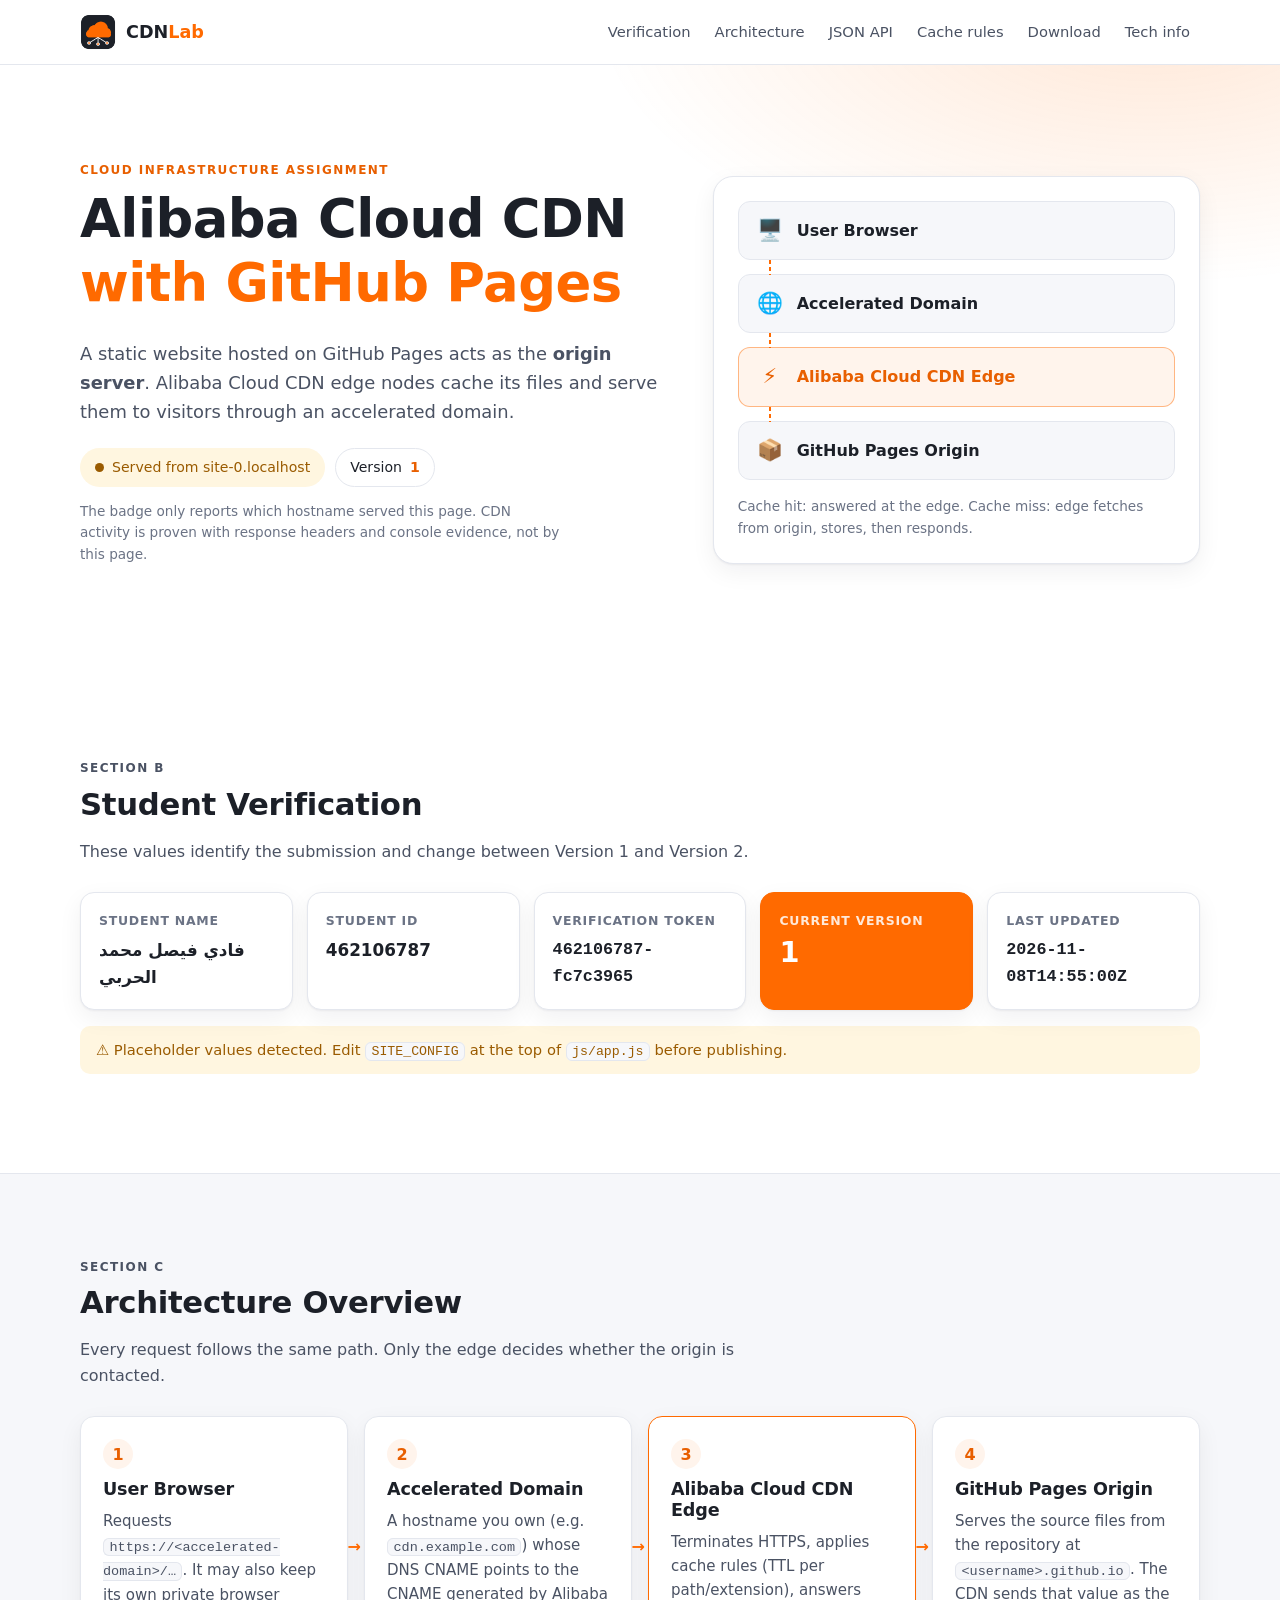
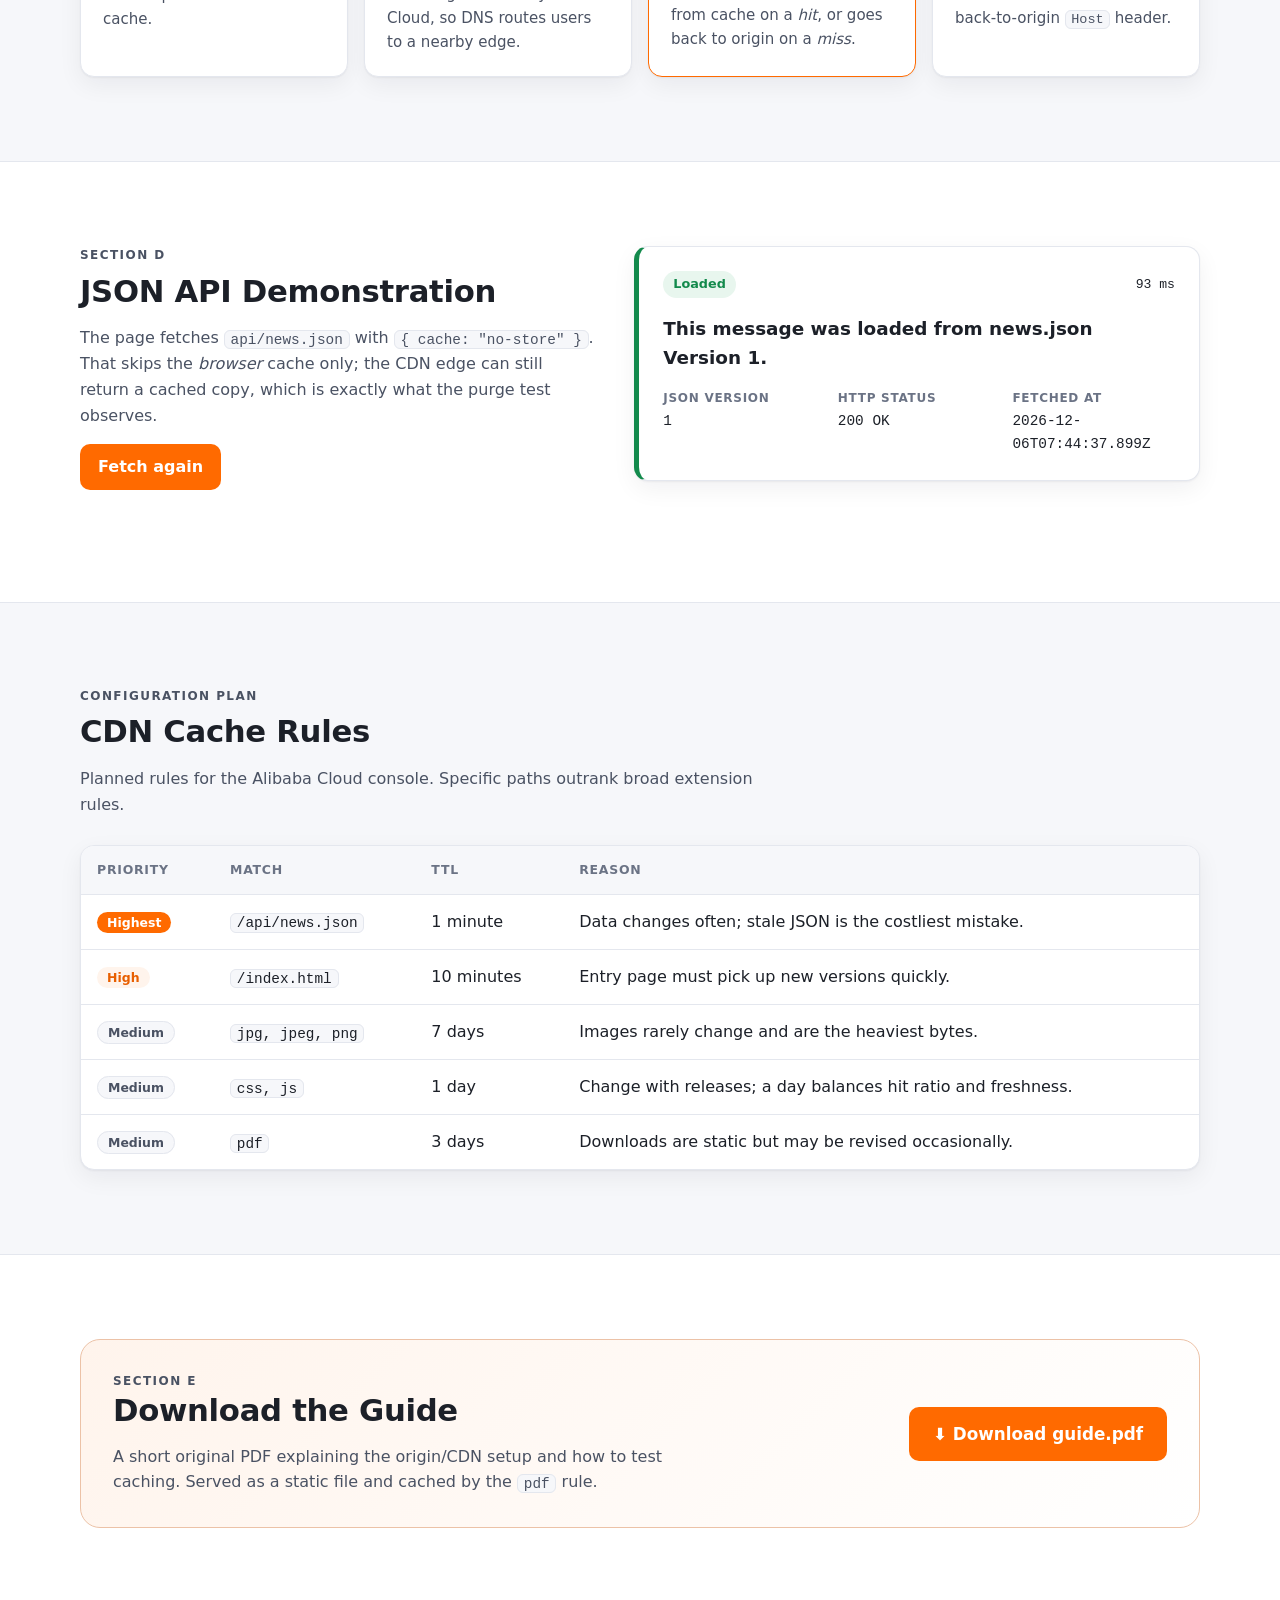
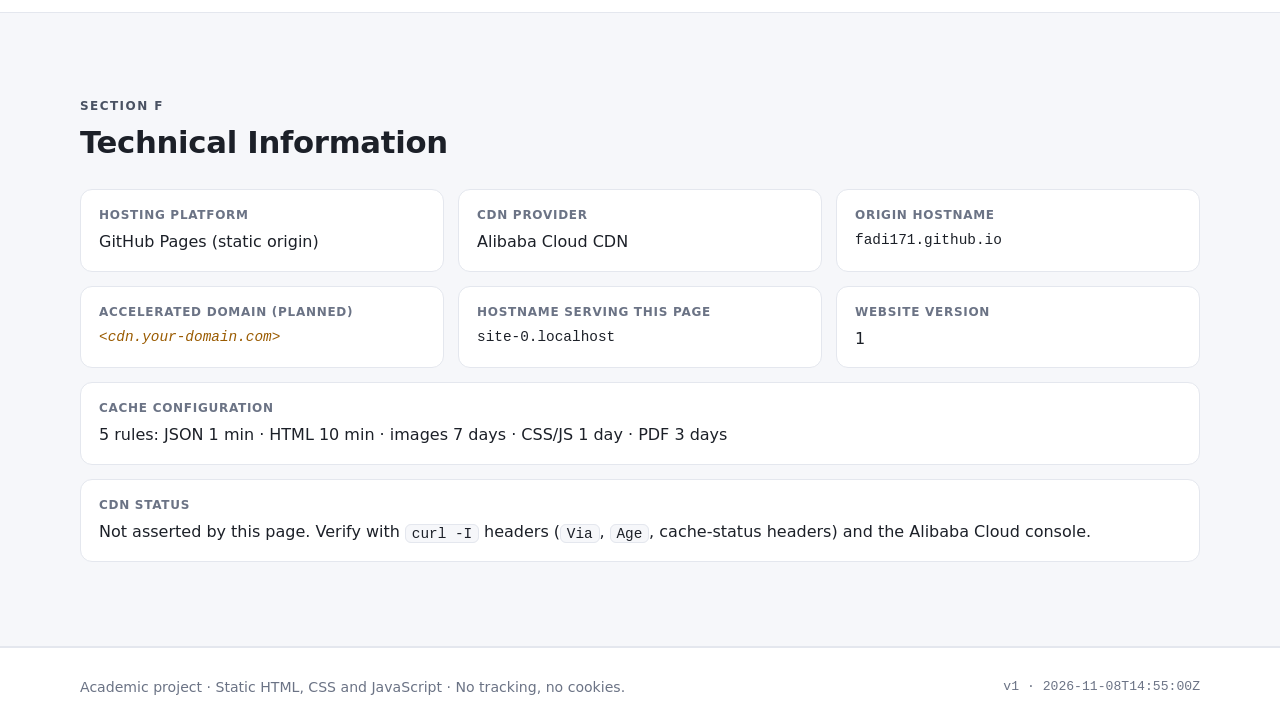
==== index.html @ e2d547f3 "Create Version 1 GitHub Pages origin" ====
<!DOCTYPE html>
<html lang="en">
<head>
  <meta charset="utf-8">
  <meta name="viewport" content="width=device-width, initial-scale=1">
  <title>Alibaba Cloud CDN with GitHub Pages</title>
  <meta name="description" content="Academic demonstration: a static GitHub Pages origin delivered through Alibaba Cloud CDN.">
  <link rel="icon" type="image/png" href="images/logo.png">
  <link rel="stylesheet" href="css/style.css">
</head>
<body>
  <a class="skip-link" href="#main">Skip to content</a>

  <header class="site-header">
    <div class="container header-inner">
      <a class="brand" href="#top" aria-label="Home">
        <img src="images/logo.png" alt="" width="36" height="36">
        <span>CDN<strong>Lab</strong></span>
      </a>
      <nav aria-label="Primary">
        <ul class="nav-list">
          <li><a href="#verification">Verification</a></li>
          <li><a href="#architecture">Architecture</a></li>
          <li><a href="#api">JSON API</a></li>
          <li><a href="#cache">Cache rules</a></li>
          <li><a href="#download">Download</a></li>
          <li><a href="#tech">Tech info</a></li>
        </ul>
      </nav>
    </div>
  </header>

  <main id="main">
    <!-- A. Hero -->
    <section class="hero" id="top">
      <div class="container hero-grid">
        <div class="hero-copy">
          <p class="eyebrow">Cloud Infrastructure Assignment</p>
          <h1>Alibaba Cloud CDN <span class="accent">with GitHub Pages</span></h1>
          <p class="lead">
            A static website hosted on GitHub Pages acts as the <strong>origin server</strong>.
            Alibaba Cloud CDN edge nodes cache its files and serve them to visitors
            through an accelerated domain.
          </p>
          <div class="status-row">
            <span class="status-pill" id="delivery-status" role="status">
              <span class="dot" aria-hidden="true"></span>
              <span class="status-text">Detecting delivery hostname…</span>
            </span>
            <span class="version-pill">Version <strong data-config="version">1</strong></span>
          </div>
          <p class="hint">
            The badge only reports which hostname served this page. CDN activity is proven
            with response headers and console evidence, not by this page.
          </p>
        </div>

        <figure class="flow-card" aria-label="Request delivery flow">
          <ol class="flow">
            <li class="flow-step"><span class="flow-icon" aria-hidden="true">🖥️</span><span>User Browser</span></li>
            <li class="flow-step"><span class="flow-icon" aria-hidden="true">🌐</span><span>Accelerated Domain</span></li>
            <li class="flow-step is-edge"><span class="flow-icon" aria-hidden="true">⚡</span><span>Alibaba Cloud CDN Edge</span></li>
            <li class="flow-step"><span class="flow-icon" aria-hidden="true">📦</span><span>GitHub Pages Origin</span></li>
          </ol>
          <figcaption>Cache hit: answered at the edge. Cache miss: edge fetches from origin, stores, then responds.</figcaption>
        </figure>
      </div>
    </section>

    <!-- B. Student verification -->
    <section class="section" id="verification" aria-labelledby="verification-title">
      <div class="container">
        <header class="section-head">
          <p class="eyebrow">Section B</p>
          <h2 id="verification-title">Student Verification</h2>
          <p>These values identify the submission and change between Version 1 and Version 2.</p>
        </header>
        <dl class="verify-grid">
          <div class="verify-item"><dt>Student Name</dt><dd data-config="studentName">—</dd></div>
          <div class="verify-item"><dt>Student ID</dt><dd data-config="studentId">—</dd></div>
          <div class="verify-item"><dt>Verification Token</dt><dd class="mono" data-config="verificationToken">—</dd></div>
          <div class="verify-item highlight"><dt>Current Version</dt><dd data-config="version">—</dd></div>
          <div class="verify-item"><dt>Last Updated</dt><dd class="mono" data-config="lastUpdated">—</dd></div>
        </dl>
        <p class="notice" id="placeholder-notice" hidden>
          ⚠️ Placeholder values detected. Edit <code>SITE_CONFIG</code> at the top of <code>js/app.js</code> before publishing.
        </p>
      </div>
    </section>

    <!-- C. Architecture -->
    <section class="section alt" id="architecture" aria-labelledby="architecture-title">
      <div class="container">
        <header class="section-head">
          <p class="eyebrow">Section C</p>
          <h2 id="architecture-title">Architecture Overview</h2>
          <p>Every request follows the same path. Only the edge decides whether the origin is contacted.</p>
        </header>
        <div class="arch-grid">
          <article class="arch-card">
            <span class="arch-num">1</span>
            <h3>User Browser</h3>
            <p>Requests <code>https://&lt;accelerated-domain&gt;/…</code>. It may also keep its own private browser cache.</p>
          </article>
          <article class="arch-card">
            <span class="arch-num">2</span>
            <h3>Accelerated Domain</h3>
            <p>A hostname you own (e.g. <code>cdn.example.com</code>) whose DNS CNAME points to the CNAME generated by Alibaba Cloud, so DNS routes users to a nearby edge.</p>
          </article>
          <article class="arch-card edge">
            <span class="arch-num">3</span>
            <h3>Alibaba Cloud CDN Edge</h3>
            <p>Terminates HTTPS, applies cache rules (TTL per path/extension), answers from cache on a <em>hit</em>, or goes back to origin on a <em>miss</em>.</p>
          </article>
          <article class="arch-card">
            <span class="arch-num">4</span>
            <h3>GitHub Pages Origin</h3>
            <p>Serves the source files from the repository at <code>&lt;username&gt;.github.io</code>. The CDN sends that value as the back-to-origin <code>Host</code> header.</p>
          </article>
        </div>
      </div>
    </section>

    <!-- D. JSON API -->
    <section class="section" id="api" aria-labelledby="api-title">
      <div class="container two-col">
        <header class="section-head">
          <p class="eyebrow">Section D</p>
          <h2 id="api-title">JSON API Demonstration</h2>
          <p>
            The page fetches <code>api/news.json</code> with <code>{ cache: "no-store" }</code>.
            That skips the <em>browser</em> cache only; the CDN edge can still return a cached copy,
            which is exactly what the purge test observes.
          </p>
          <button class="btn" type="button" id="reload-json">Fetch again</button>
        </header>
        <div class="api-card" id="api-card" data-state="loading" aria-live="polite">
          <div class="api-state">
            <span class="state-badge" id="api-state-label">Loading…</span>
            <span class="mono small" id="api-meta"></span>
          </div>
          <p class="api-message" id="api-message">Requesting api/news.json…</p>
          <dl class="api-fields">
            <div><dt>JSON version</dt><dd class="mono" id="api-version">—</dd></div>
            <div><dt>HTTP status</dt><dd class="mono" id="api-status">—</dd></div>
            <div><dt>Fetched at</dt><dd class="mono" id="api-time">—</dd></div>
          </dl>
          <p class="api-mismatch" id="api-mismatch" hidden></p>
        </div>
      </div>
    </section>

    <!-- Cache rules overview -->
    <section class="section alt" id="cache" aria-labelledby="cache-title">
      <div class="container">
        <header class="section-head">
          <p class="eyebrow">Configuration plan</p>
          <h2 id="cache-title">CDN Cache Rules</h2>
          <p>Planned rules for the Alibaba Cloud console. Specific paths outrank broad extension rules.</p>
        </header>
        <div class="table-wrap">
          <table>
            <thead>
              <tr><th scope="col">Priority</th><th scope="col">Match</th><th scope="col">TTL</th><th scope="col">Reason</th></tr>
            </thead>
            <tbody>
              <tr><td><span class="prio p1">Highest</span></td><td><code>/api/news.json</code></td><td>1 minute</td><td>Data changes often; stale JSON is the costliest mistake.</td></tr>
              <tr><td><span class="prio p2">High</span></td><td><code>/index.html</code></td><td>10 minutes</td><td>Entry page must pick up new versions quickly.</td></tr>
              <tr><td><span class="prio p3">Medium</span></td><td><code>jpg, jpeg, png</code></td><td>7 days</td><td>Images rarely change and are the heaviest bytes.</td></tr>
              <tr><td><span class="prio p3">Medium</span></td><td><code>css, js</code></td><td>1 day</td><td>Change with releases; a day balances hit ratio and freshness.</td></tr>
              <tr><td><span class="prio p3">Medium</span></td><td><code>pdf</code></td><td>3 days</td><td>Downloads are static but may be revised occasionally.</td></tr>
            </tbody>
          </table>
        </div>
      </div>
    </section>

    <!-- E. Download -->
    <section class="section" id="download" aria-labelledby="download-title">
      <div class="container">
        <div class="download-card">
          <div>
            <p class="eyebrow">Section E</p>
            <h2 id="download-title">Download the Guide</h2>
            <p>A short original PDF explaining the origin/CDN setup and how to test caching. Served as a static file and cached by the <code>pdf</code> rule.</p>
          </div>
          <a class="btn btn-lg" href="downloads/guide.pdf" download>⬇ Download guide.pdf</a>
        </div>
      </div>
    </section>

    <!-- F. Technical info -->
    <section class="section alt" id="tech" aria-labelledby="tech-title">
      <div class="container">
        <header class="section-head">
          <p class="eyebrow">Section F</p>
          <h2 id="tech-title">Technical Information</h2>
        </header>
        <dl class="tech-grid">
          <div><dt>Hosting platform</dt><dd>GitHub Pages (static origin)</dd></div>
          <div><dt>CDN provider</dt><dd>Alibaba Cloud CDN</dd></div>
          <div><dt>Origin hostname</dt><dd class="mono" data-config="originHost">—</dd></div>
          <div><dt>Accelerated domain (planned)</dt><dd class="mono" data-config="cdnDomain">—</dd></div>
          <div><dt>Hostname serving this page</dt><dd class="mono" id="served-host">—</dd></div>
          <div><dt>Website version</dt><dd data-config="version">—</dd></div>
          <div class="wide"><dt>Cache configuration</dt><dd>5 rules: JSON 1 min · HTML 10 min · images 7 days · CSS/JS 1 day · PDF 3 days</dd></div>
          <div class="wide"><dt>CDN status</dt><dd>Not asserted by this page. Verify with <code>curl -I</code> headers (<code>Via</code>, <code>Age</code>, cache-status headers) and the Alibaba Cloud console.</dd></div>
        </dl>
      </div>
    </section>
  </main>

  <footer class="site-footer">
    <div class="container footer-inner">
      <p>Academic project · Static HTML, CSS and JavaScript · No tracking, no cookies.</p>
      <p class="mono small">v<span data-config="version">1</span> · <span data-config="lastUpdated">—</span></p>
    </div>
  </footer>

  <script src="js/app.js" defer></script>
</body>
</html>
---- css/style.css ----
/* Alibaba Cloud CDN with GitHub Pages — stylesheet */

:root {
  --orange: #ff6a00;
  --orange-600: #e85f00;
  --orange-50: #fff4ec;
  --ink: #1c2028;
  --ink-2: #4a5263;
  --muted: #6b7385;
  --line: #e4e7ee;
  --bg: #ffffff;
  --bg-alt: #f6f7fa;
  --card: #ffffff;
  --ok: #138a4c;
  --ok-bg: #e8f6ee;
  --warn: #9a5b00;
  --warn-bg: #fff6e0;
  --err: #c0322b;
  --err-bg: #fdecea;
  --info: #2457c5;
  --info-bg: #eaf0fd;
  --radius: 14px;
  --shadow: 0 1px 2px rgba(20, 24, 33, .05), 0 8px 24px rgba(20, 24, 33, .06);
  --font: "Inter", system-ui, -apple-system, "Segoe UI", Roboto, Arial, sans-serif;
  --mono: ui-monospace, "SFMono-Regular", Menlo, Consolas, monospace;
}

@media (prefers-color-scheme: dark) {
  :root {
    --ink: #eef0f4;
    --ink-2: #c3c8d3;
    --muted: #98a0b0;
    --line: #2a303b;
    --bg: #12151b;
    --bg-alt: #171b22;
    --card: #1c2129;
    --orange-50: #2a1c12;
    --ok-bg: #11291c;
    --ok: #4cc786;
    --warn-bg: #2b2210;
    --warn: #f0b350;
    --err-bg: #2d1515;
    --err: #ff7b72;
    --info-bg: #142039;
    --info: #7aa2ff;
    --shadow: 0 1px 2px rgba(0, 0, 0, .3), 0 8px 24px rgba(0, 0, 0, .25);
  }
}

*, *::before, *::after { box-sizing: border-box; }
html { scroll-behavior: smooth; scroll-padding-top: 80px; }
@media (prefers-reduced-motion: reduce) {
  html { scroll-behavior: auto; }
  *, *::before, *::after { animation: none !important; transition: none !important; }
}

body {
  margin: 0;
  font-family: var(--font);
  font-size: 16px;
  line-height: 1.6;
  color: var(--ink);
  background: var(--bg);
  -webkit-font-smoothing: antialiased;
}

img { max-width: 100%; height: auto; }
a { color: var(--orange-600); }
code, .mono { font-family: var(--mono); font-size: .9em; }
code {
  background: var(--bg-alt);
  border: 1px solid var(--line);
  border-radius: 6px;
  padding: .05em .4em;
  overflow-wrap: anywhere;
}
.small { font-size: .82rem; }
h1, h2, h3 { line-height: 1.2; margin: 0 0 .5em; letter-spacing: -.01em; }
h2 { font-size: clamp(1.5rem, 2.4vw, 2rem); }
h3 { font-size: 1.1rem; }

.container { width: min(1120px, 100% - 32px); margin-inline: auto; }

.skip-link {
  position: absolute; left: -9999px; top: 8px;
  background: var(--orange); color: #fff; padding: 8px 12px; border-radius: 8px; z-index: 100;
}
.skip-link:focus { left: 8px; }
:focus-visible { outline: 3px solid var(--orange); outline-offset: 2px; }

/* ---------- Header ---------- */
.site-header {
  position: sticky; top: 0; z-index: 50;
  background: color-mix(in srgb, var(--bg) 85%, transparent);
  backdrop-filter: saturate(160%) blur(10px);
  border-bottom: 1px solid var(--line);
}
.header-inner { display: flex; align-items: center; justify-content: space-between; gap: 16px; min-height: 64px; }
.brand { display: flex; align-items: center; gap: 10px; text-decoration: none; color: var(--ink); font-weight: 600; font-size: 1.1rem; }
.brand img { border-radius: 9px; }
.brand strong { color: var(--orange); }
.nav-list { display: flex; gap: 4px; list-style: none; margin: 0; padding: 0; flex-wrap: wrap; }
.nav-list a {
  display: block; padding: 6px 10px; border-radius: 8px;
  color: var(--ink-2); text-decoration: none; font-size: .92rem;
  transition: background .15s, color .15s;
}
.nav-list a:hover { background: var(--orange-50); color: var(--orange-600); }

/* ---------- Hero ---------- */
.hero {
  padding: clamp(48px, 8vw, 96px) 0;
  background:
    radial-gradient(800px 400px at 90% -10%, color-mix(in srgb, var(--orange) 16%, transparent), transparent 70%),
    var(--bg);
}
.hero-grid { display: grid; grid-template-columns: 1.2fr 1fr; gap: 48px; align-items: center; }
.eyebrow { text-transform: uppercase; letter-spacing: .12em; font-size: .75rem; font-weight: 700; color: var(--orange-600); margin: 0 0 .6em; }
.hero h1 { font-size: clamp(2rem, 4.6vw, 3.3rem); font-weight: 800; }
.accent { color: var(--orange); }
.lead { font-size: 1.12rem; color: var(--ink-2); max-width: 56ch; }
.hint { font-size: .85rem; color: var(--muted); max-width: 56ch; }

.status-row { display: flex; flex-wrap: wrap; gap: 10px; margin: 22px 0 8px; }
.status-pill, .version-pill {
  display: inline-flex; align-items: center; gap: 8px;
  padding: 7px 14px; border-radius: 999px; font-size: .88rem; font-weight: 500;
  border: 1px solid var(--line); background: var(--card);
}
.status-pill .dot { width: 9px; height: 9px; border-radius: 50%; background: var(--muted); }
.status-pill[data-state="origin"] { background: var(--info-bg); color: var(--info); border-color: transparent; }
.status-pill[data-state="origin"] .dot { background: var(--info); }
.status-pill[data-state="cdn"] { background: var(--ok-bg); color: var(--ok); border-color: transparent; }
.status-pill[data-state="cdn"] .dot { background: var(--ok); animation: pulse 2s infinite; }
.status-pill[data-state="local"], .status-pill[data-state="other"] { background: var(--warn-bg); color: var(--warn); border-color: transparent; }
.status-pill[data-state="local"] .dot, .status-pill[data-state="other"] .dot { background: var(--warn); }
.version-pill strong { color: var(--orange-600); }
@keyframes pulse { 0%, 100% { box-shadow: 0 0 0 0 color-mix(in srgb, var(--ok) 50%, transparent); } 50% { box-shadow: 0 0 0 6px transparent; } }

.flow-card {
  margin: 0; padding: 24px; border-radius: 20px;
  background: var(--card); border: 1px solid var(--line); box-shadow: var(--shadow);
}
.flow { list-style: none; margin: 0; padding: 0; display: grid; gap: 14px; counter-reset: none; }
.flow-step {
  position: relative; display: flex; align-items: center; gap: 12px;
  padding: 12px 16px; border-radius: 12px; border: 1px solid var(--line);
  background: var(--bg-alt); font-weight: 600;
  animation: rise .5s both;
}
.flow-step:nth-child(2) { animation-delay: .08s; }
.flow-step:nth-child(3) { animation-delay: .16s; }
.flow-step:nth-child(4) { animation-delay: .24s; }
.flow-step + .flow-step::before {
  content: ""; position: absolute; left: 30px; top: -15px; width: 2px; height: 15px;
  background: repeating-linear-gradient(to bottom, var(--orange) 0 4px, transparent 4px 7px);
}
.flow-step.is-edge { background: var(--orange-50); border-color: color-mix(in srgb, var(--orange) 45%, transparent); color: var(--orange-600); }
.flow-icon { font-size: 1.3rem; width: 30px; text-align: center; }
.flow-card figcaption { margin-top: 16px; font-size: .85rem; color: var(--muted); }
@keyframes rise { from { opacity: 0; transform: translateY(8px); } to { opacity: 1; transform: none; } }

/* ---------- Sections ---------- */
.section { padding: clamp(48px, 7vw, 84px) 0; }
.section.alt { background: var(--bg-alt); border-block: 1px solid var(--line); }
.section-head { margin-bottom: 28px; max-width: 70ch; }
.section-head p { color: var(--ink-2); }

.verify-grid { display: grid; grid-template-columns: repeat(5, 1fr); gap: 14px; margin: 0; }
.verify-item {
  padding: 18px; border-radius: var(--radius); border: 1px solid var(--line);
  background: var(--card); box-shadow: var(--shadow);
  transition: transform .2s, border-color .2s;
}
.verify-item:hover { transform: translateY(-2px); border-color: color-mix(in srgb, var(--orange) 40%, var(--line)); }
.verify-item dt { font-size: .78rem; text-transform: uppercase; letter-spacing: .06em; color: var(--muted); font-weight: 600; }
.verify-item dd { margin: 6px 0 0; font-weight: 600; font-size: 1.05rem; overflow-wrap: anywhere; }
.verify-item.highlight { background: var(--orange); border-color: var(--orange); color: #fff; }
.verify-item.highlight dt { color: rgba(255, 255, 255, .85); }
.verify-item.highlight dd { font-size: 1.8rem; line-height: 1.1; }
.is-placeholder { color: var(--warn) !important; font-style: italic; }
.verify-item.highlight .is-placeholder { color: #fff !important; }
.notice { margin-top: 16px; padding: 12px 16px; border-radius: 10px; background: var(--warn-bg); color: var(--warn); font-size: .92rem; }

.arch-grid { display: grid; grid-template-columns: repeat(4, 1fr); gap: 16px; }
.arch-card {
  position: relative; padding: 22px; border-radius: var(--radius);
  background: var(--card); border: 1px solid var(--line); box-shadow: var(--shadow);
  transition: transform .2s;
}
.arch-card:hover { transform: translateY(-3px); }
.arch-card p { margin: 0; color: var(--ink-2); font-size: .94rem; }
.arch-card.edge { border-color: var(--orange); }
.arch-num {
  display: inline-grid; place-items: center; width: 30px; height: 30px; border-radius: 50%;
  background: var(--orange-50); color: var(--orange-600); font-weight: 700; margin-bottom: 10px;
}
.arch-card:not(:last-child)::after {
  content: "→"; position: absolute; right: -14px; top: 50%; transform: translateY(-50%);
  color: var(--orange); font-weight: 700; z-index: 1;
}

.two-col { display: grid; grid-template-columns: 1fr 1.1fr; gap: 40px; align-items: start; }

.btn {
  display: inline-flex; align-items: center; gap: 8px; cursor: pointer;
  padding: 10px 18px; border-radius: 10px; border: 0;
  background: var(--orange); color: #fff; font: inherit; font-weight: 600; text-decoration: none;
  transition: background .15s, transform .15s;
}
.btn:hover { background: var(--orange-600); transform: translateY(-1px); }
.btn:disabled { opacity: .6; cursor: progress; transform: none; }
.btn-lg { padding: 14px 24px; font-size: 1.05rem; white-space: nowrap; }

.api-card {
  padding: 24px; border-radius: var(--radius); background: var(--card);
  border: 1px solid var(--line); border-left: 5px solid var(--muted); box-shadow: var(--shadow);
}
.api-card[data-state="success"] { border-left-color: var(--ok); }
.api-card[data-state="error"] { border-left-color: var(--err); }
.api-card[data-state="loading"] { border-left-color: var(--orange); }
.api-state { display: flex; justify-content: space-between; align-items: center; gap: 10px; }
.state-badge { font-size: .8rem; font-weight: 700; padding: 3px 10px; border-radius: 999px; background: var(--bg-alt); }
.api-card[data-state="success"] .state-badge { background: var(--ok-bg); color: var(--ok); }
.api-card[data-state="error"] .state-badge { background: var(--err-bg); color: var(--err); }
.api-card[data-state="loading"] .state-badge { background: var(--orange-50); color: var(--orange-600); }
.api-message { font-size: 1.15rem; font-weight: 600; margin: 16px 0; min-height: 1.6em; }
.api-card[data-state="error"] .api-message { color: var(--err); }
.api-fields { display: grid; grid-template-columns: repeat(3, 1fr); gap: 12px; margin: 0; }
.api-fields dt, .tech-grid dt { font-size: .75rem; text-transform: uppercase; letter-spacing: .06em; color: var(--muted); font-weight: 600; }
.api-fields dd { margin: 2px 0 0; overflow-wrap: anywhere; }
.api-mismatch { margin: 16px 0 0; padding: 10px 12px; border-radius: 8px; background: var(--warn-bg); color: var(--warn); font-size: .9rem; }

.table-wrap { overflow-x: auto; border-radius: var(--radius); border: 1px solid var(--line); background: var(--card); box-shadow: var(--shadow); }
table { width: 100%; border-collapse: collapse; min-width: 620px; }
th, td { text-align: left; padding: 14px 16px; border-bottom: 1px solid var(--line); vertical-align: top; }
th { font-size: .78rem; text-transform: uppercase; letter-spacing: .06em; color: var(--muted); background: var(--bg-alt); }
tbody tr:last-child td { border-bottom: 0; }
tbody tr:hover { background: var(--orange-50); }
.prio { font-size: .78rem; font-weight: 700; padding: 3px 10px; border-radius: 999px; white-space: nowrap; }
.p1 { background: var(--orange); color: #fff; }
.p2 { background: var(--orange-50); color: var(--orange-600); }
.p3 { background: var(--bg-alt); color: var(--ink-2); border: 1px solid var(--line); }

.download-card {
  display: flex; align-items: center; justify-content: space-between; gap: 24px;
  padding: 32px; border-radius: 20px;
  background: linear-gradient(135deg, var(--orange-50), var(--card));
  border: 1px solid color-mix(in srgb, var(--orange) 30%, var(--line));
}
.download-card p { color: var(--ink-2); margin: 0; max-width: 60ch; }

.tech-grid { display: grid; grid-template-columns: repeat(3, 1fr); gap: 14px; margin: 0; }
.tech-grid > div { padding: 16px 18px; border-radius: 12px; background: var(--card); border: 1px solid var(--line); }
.tech-grid > div.wide { grid-column: span 3; }
.tech-grid dd { margin: 4px 0 0; font-weight: 500; overflow-wrap: anywhere; }

.site-footer { padding: 28px 0; border-top: 1px solid var(--line); color: var(--muted); font-size: .88rem; }
.footer-inner { display: flex; justify-content: space-between; gap: 16px; flex-wrap: wrap; }
.footer-inner p { margin: 0; }

/* ---------- Responsive ---------- */
@media (max-width: 960px) {
  .hero-grid, .two-col { grid-template-columns: 1fr; }
  .verify-grid { grid-template-columns: repeat(2, 1fr); }
  .verify-item.highlight { grid-column: span 2; }
  .arch-grid { grid-template-columns: repeat(2, 1fr); }
  .arch-card::after { display: none; }
  .tech-grid { grid-template-columns: repeat(2, 1fr); }
  .tech-grid > div.wide { grid-column: span 2; }
  .nav-list { display: none; }
}
@media (max-width: 560px) {
  .verify-grid, .arch-grid, .tech-grid, .api-fields { grid-template-columns: 1fr; }
  .verify-item.highlight, .tech-grid > div.wide { grid-column: auto; }
  .download-card { flex-direction: column; align-items: flex-start; padding: 22px; }
  .btn-lg { white-space: normal; }
}
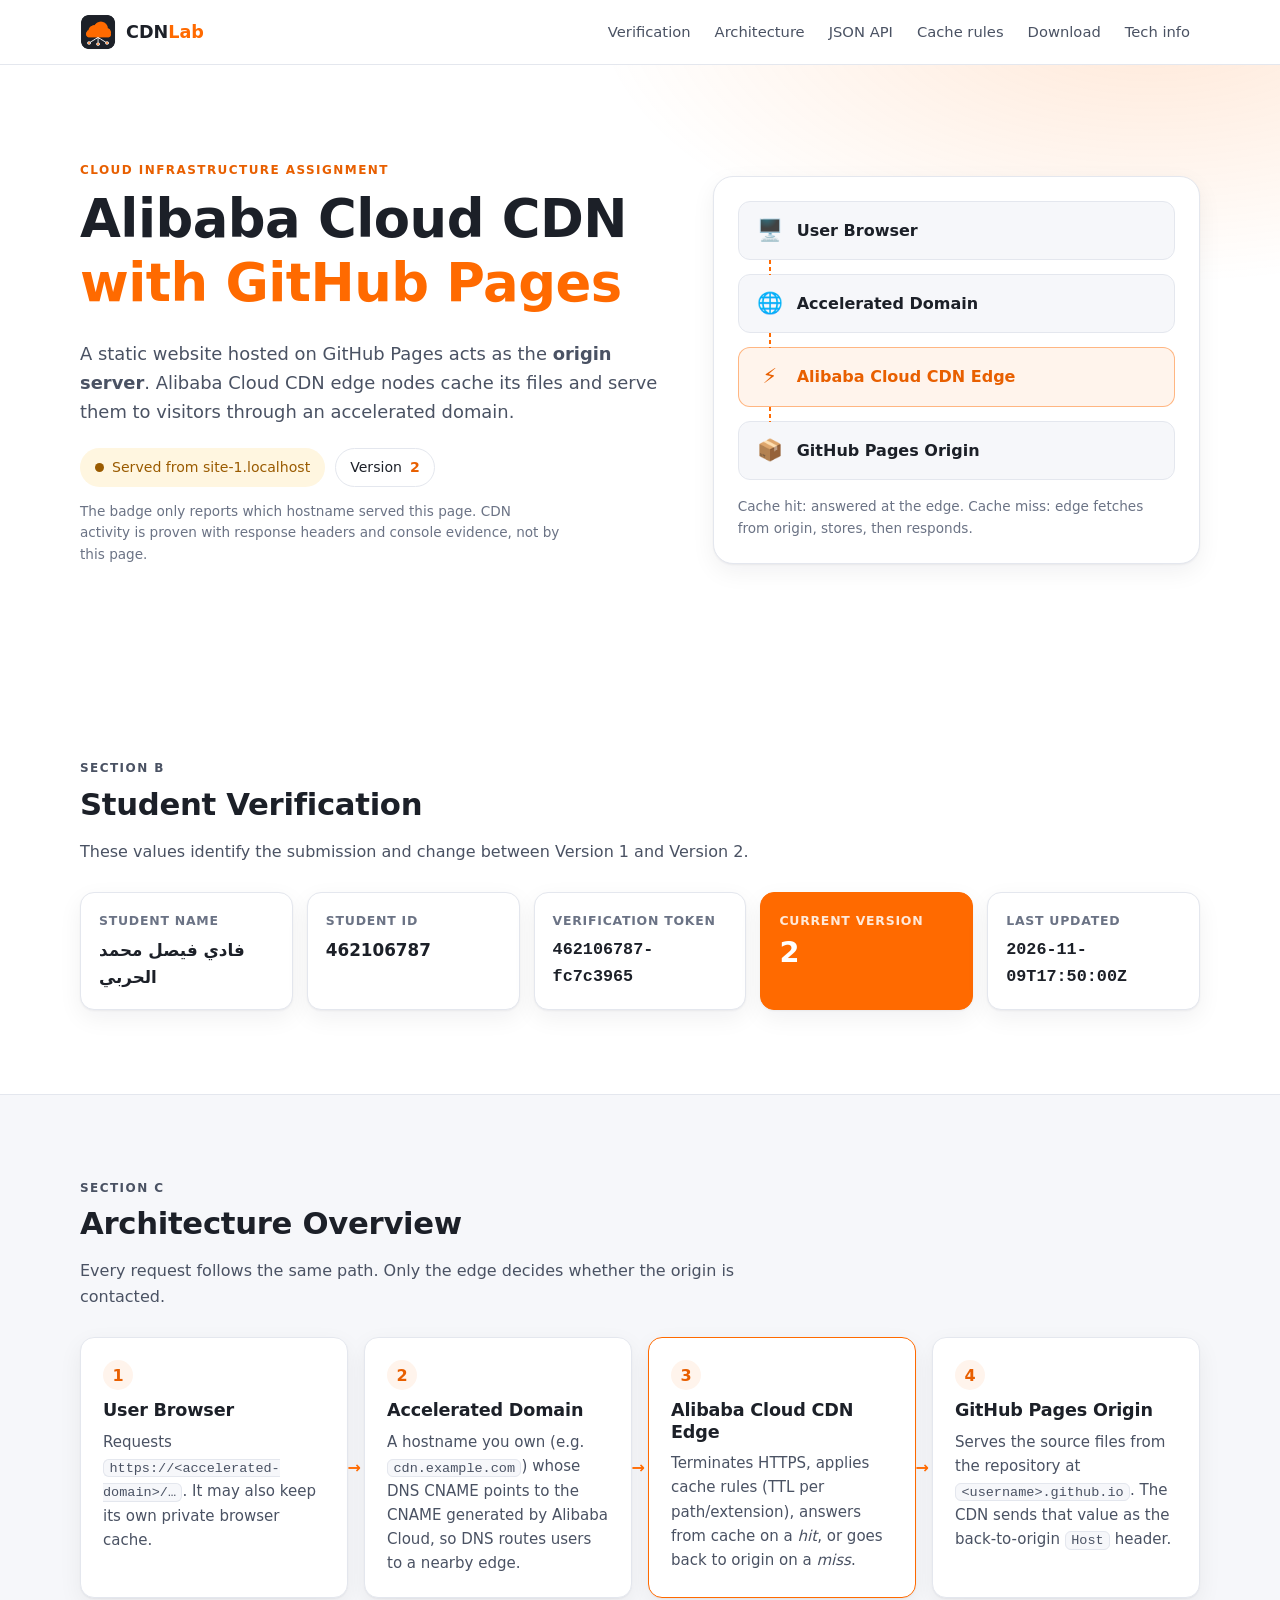
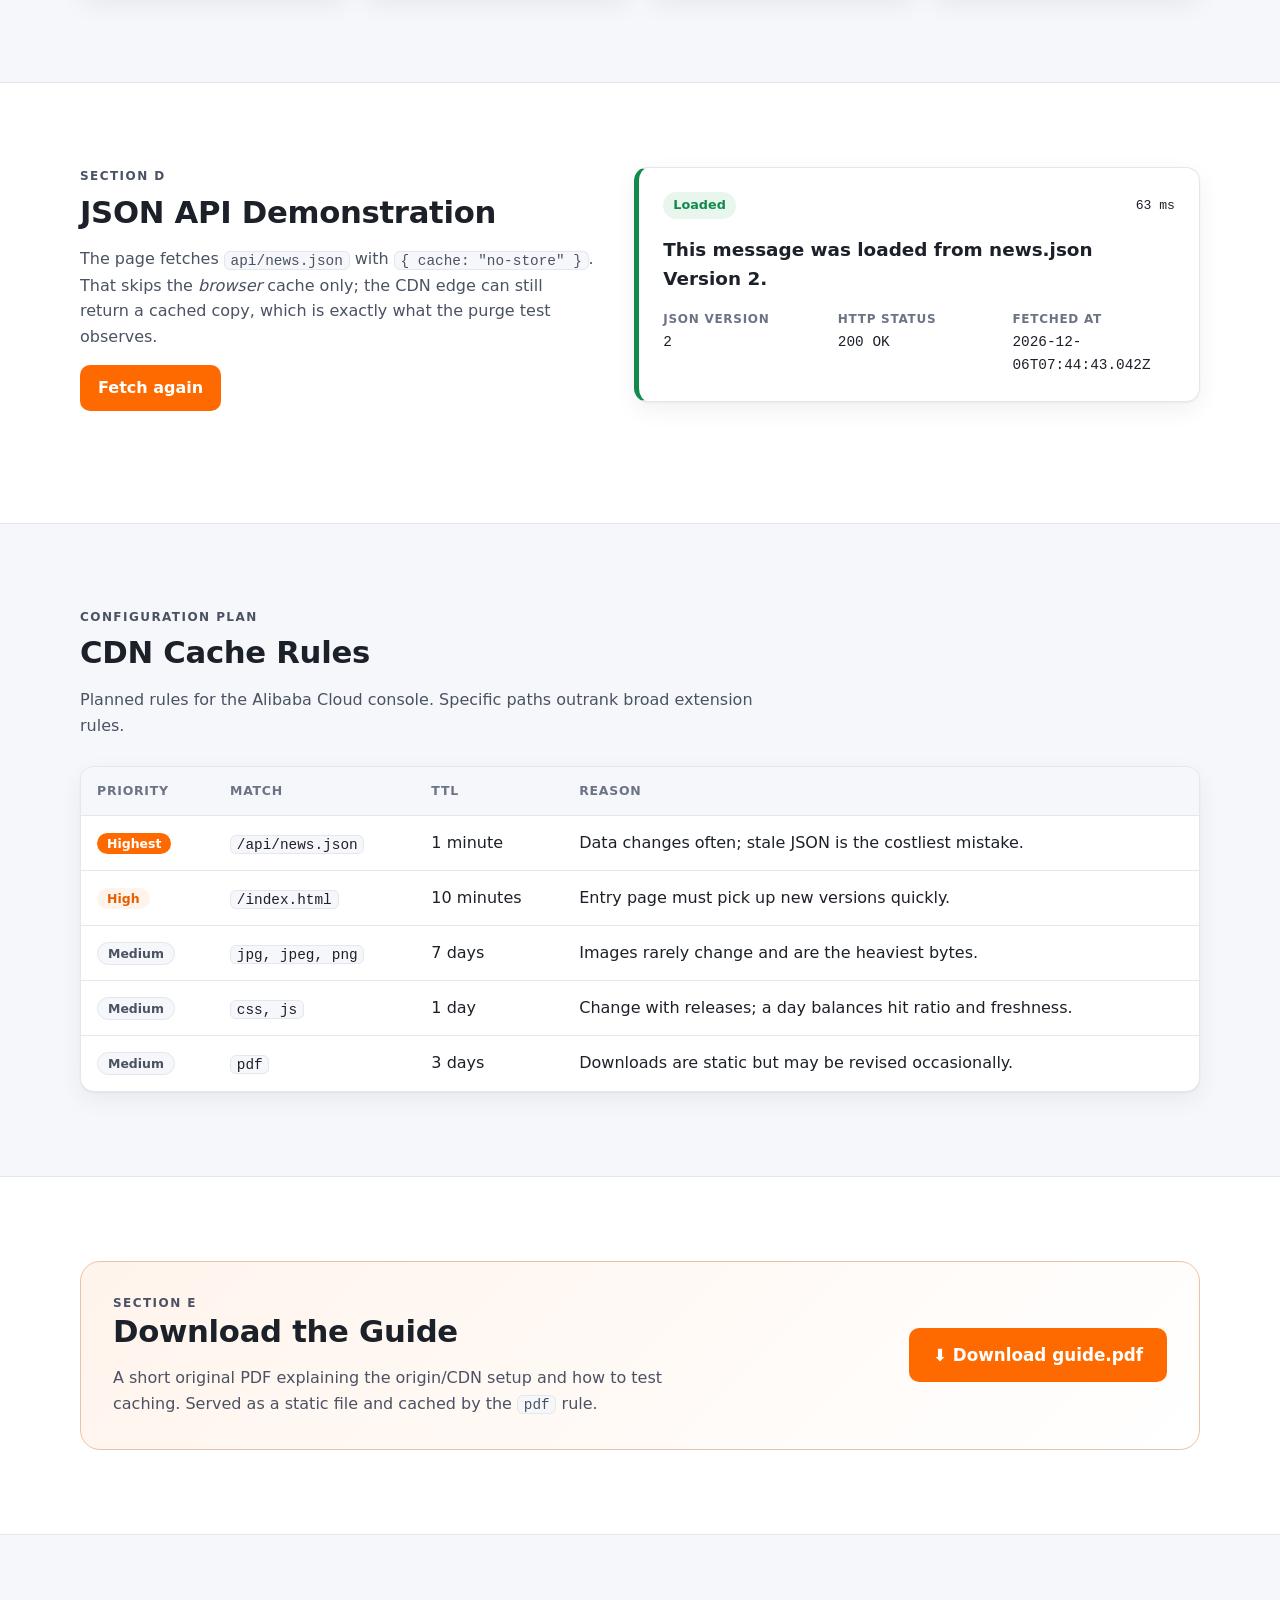
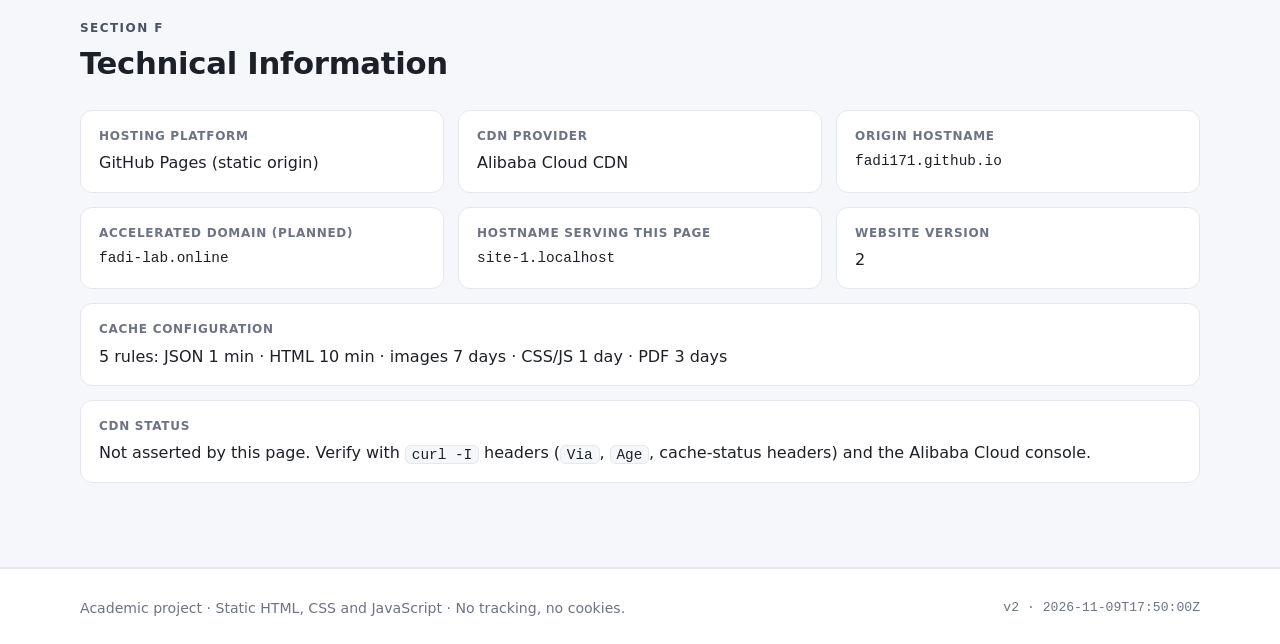
==== commit 5369cf7d: "Update to Version 2 for CDN refresh test" ====
--- a/index.html
+++ b/index.html
@@ -47,7 +47,7 @@
               <span class="dot" aria-hidden="true"></span>
               <span class="status-text">Detecting delivery hostname…</span>
             </span>
-            <span class="version-pill">Version <strong data-config="version">1</strong></span>
+            <span class="version-pill">Version <strong data-config="version">2</strong></span>
           </div>
           <p class="hint">
             The badge only reports which hostname served this page. CDN activity is proven
@@ -213,7 +213,7 @@
   <footer class="site-footer">
     <div class="container footer-inner">
       <p>Academic project · Static HTML, CSS and JavaScript · No tracking, no cookies.</p>
-      <p class="mono small">v<span data-config="version">1</span> · <span data-config="lastUpdated">—</span></p>
+      <p class="mono small">v<span data-config="version">2</span> · <span data-config="lastUpdated">—</span></p>
     </div>
   </footer>
 
